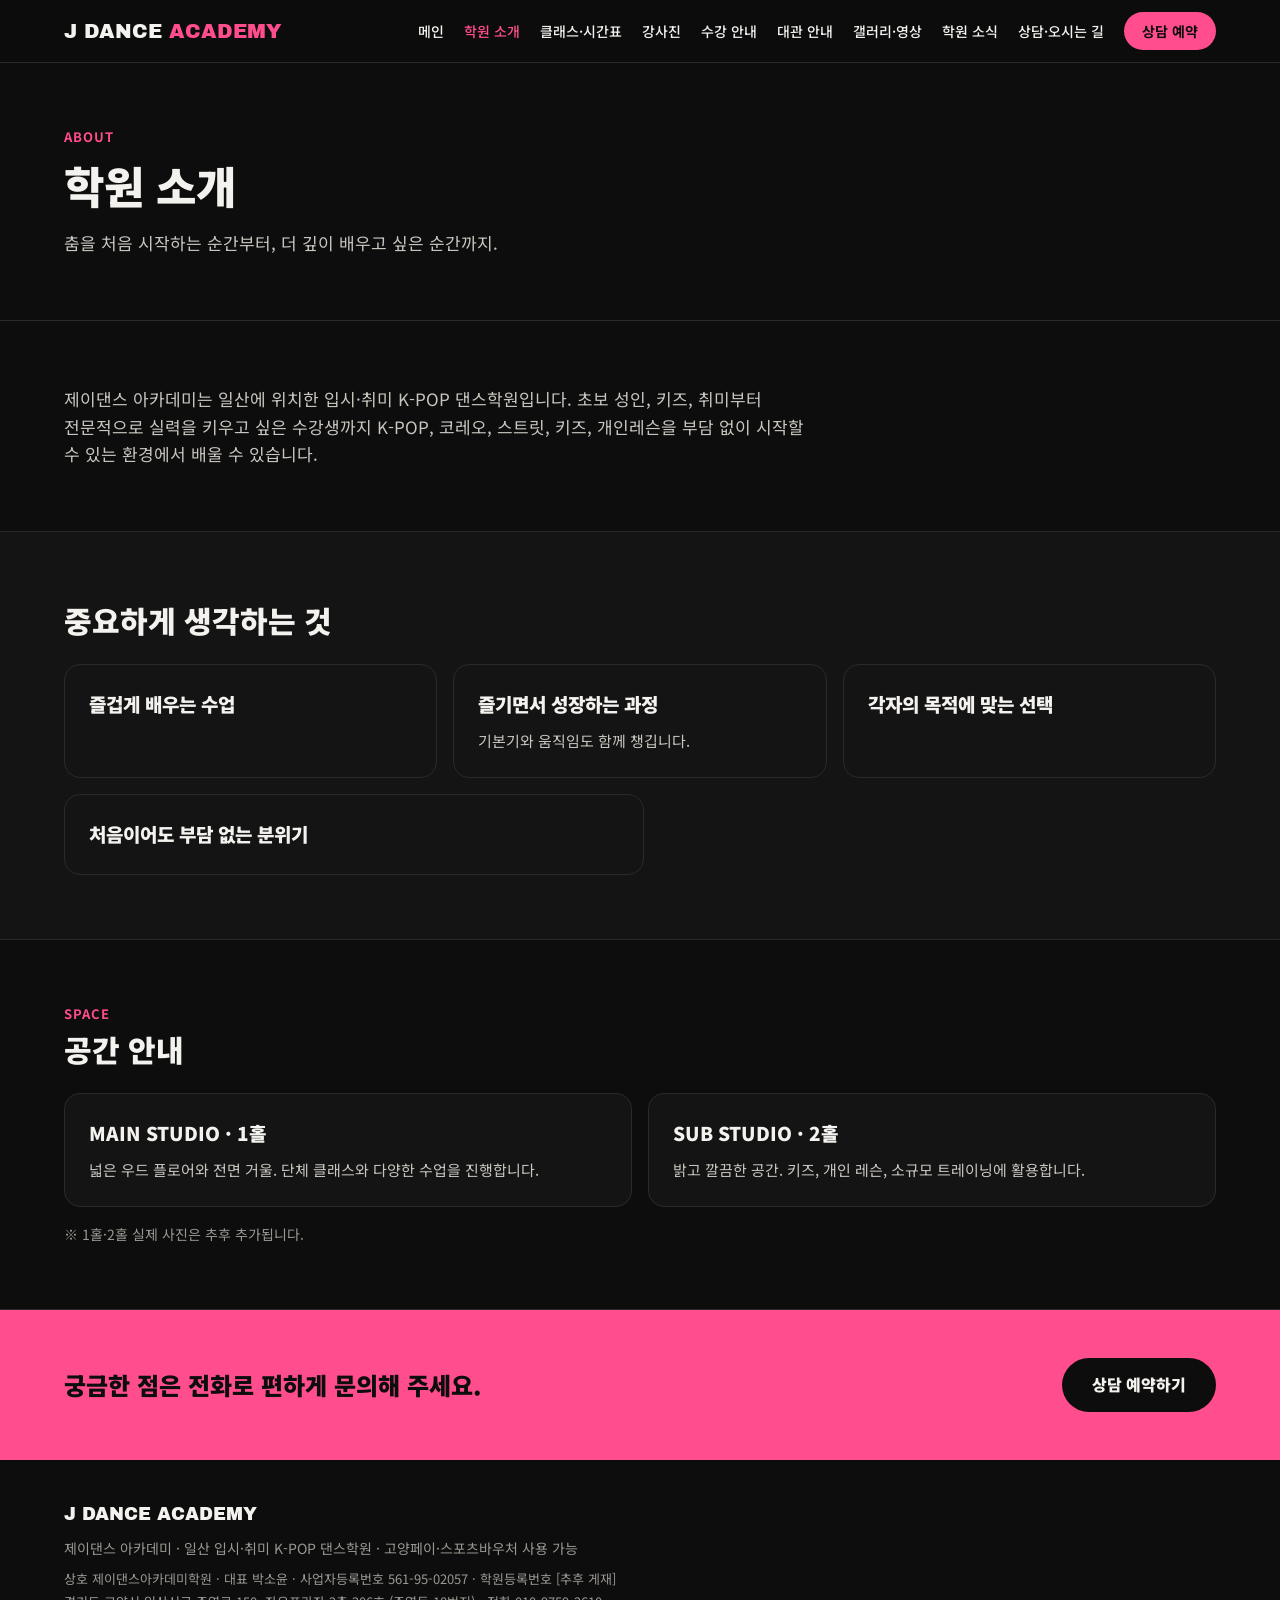
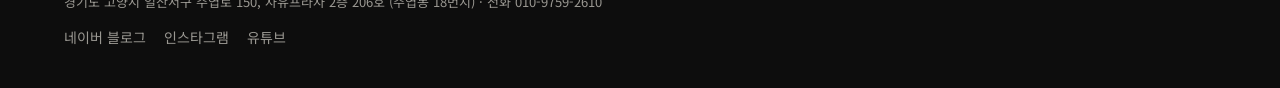
==== about.html @ a202eb2a "first commit" ====
<!doctype html>
<html lang="ko">
<head>
<meta charset="utf-8">
<meta name="viewport" content="width=device-width, initial-scale=1">
<title>학원 소개 | 제이댄스 아카데미 · 일산 입시·취미 K-POP 댄스학원</title>
<meta name="description" content="일산 입시·취미 K-POP 댄스학원 제이댄스 아카데미를 소개합니다. 부담 없이 시작할 수 있는 환경에서 즐겁게 배우고 성장합니다.">
<meta property="og:title" content="학원 소개 | 제이댄스 아카데미 · 일산 입시·취미 K-POP 댄스학원">
<meta property="og:description" content="일산 입시·취미 K-POP 댄스학원 제이댄스 아카데미를 소개합니다. 부담 없이 시작할 수 있는 환경에서 즐겁게 배우고 성장합니다.">
<meta property="og:type" content="website">
<link rel="preconnect" href="https://fonts.googleapis.com">
<link href="https://fonts.googleapis.com/css2?family=Archivo+Black&family=Noto+Sans+KR:wght@400;500;700;900&display=swap" rel="stylesheet">
<link rel="stylesheet" href="assets/css/style.css">
</head>
<body>
<div id="site-header"></div>
<main>
<section class="sec"><div class="wrap"><div class="eyebrow">ABOUT</div><h1>학원 소개</h1><p class="lead">춤을 처음 시작하는 순간부터, 더 깊이 배우고 싶은 순간까지.</p></div></section>
<section class="sec"><div class="wrap"><p class="lead">제이댄스 아카데미는 일산에 위치한 입시·취미 K-POP 댄스학원입니다. 초보 성인, 키즈, 취미부터 전문적으로 실력을 키우고 싶은 수강생까지 K-POP, 코레오, 스트릿, 키즈, 개인레슨을 부담 없이 시작할 수 있는 환경에서 배울 수 있습니다.</p></div></section>
<section class="sec alt"><div class="wrap"><h2>중요하게 생각하는 것</h2><div class="grid">
<div class="card"><h4>즐겁게 배우는 수업</h4></div><div class="card"><h4>즐기면서 성장하는 과정</h4><p>기본기와 움직임도 함께 챙깁니다.</p></div>
<div class="card"><h4>각자의 목적에 맞는 선택</h4></div><div class="card"><h4>처음이어도 부담 없는 분위기</h4></div></div></div></section>
<section class="sec"><div class="wrap"><div class="eyebrow">SPACE</div><h2>공간 안내</h2><div class="grid">
<div class="card"><h4>MAIN STUDIO · 1홀</h4><p>넓은 우드 플로어와 전면 거울. 단체 클래스와 다양한 수업을 진행합니다.</p></div>
<div class="card"><h4>SUB STUDIO · 2홀</h4><p>밝고 깔끔한 공간. 키즈, 개인 레슨, 소규모 트레이닝에 활용합니다.</p></div></div>
<p class="muted" style="margin-top:16px">※ 1홀·2홀 실제 사진은 추후 추가됩니다.</p></div></section>
<section class="cta-band"><div class="wrap"><strong>궁금한 점은 전화로 편하게 문의해 주세요.</strong><a class="btn" href="contact.html">상담 예약하기</a></div></section>
</main>
<div id="site-footer"></div>
<script src="data/site.js"></script>
<script src="data/timetable.js"></script>
<script src="data/classes.js"></script>
<script src="data/teachers.js"></script>
<script src="data/price.js"></script>
<script src="data/rental.js"></script>
<script src="data/news.js"></script>
<script src="data/gallery.js"></script>
<script src="assets/js/main.js"></script>
</body>
</html>
---- assets/css/style.css ----
/* J DANCE ACADEMY — 공통 스타일 */
:root {
  --bg: #0d0d0d; --bg2: #141414; --bg3: #1c1c1c;
  --text: #f4f2ee; --sub: #c9c6c0; --mute: #9a9892; --line: #2a2a2a;
  --accent: #ff4d8d; --max: 1200px;
  --c-basic: #e3f0d3; --c-kpop: #bde6fa; --c-kids: #fff1c2; --c-kp: #fbd0dc; --c-st: #ddbdeb;
}
*, *::before, *::after { box-sizing: border-box; margin: 0; padding: 0; }
html { scroll-behavior: smooth; }
body { background: var(--bg); color: var(--text); font-family: 'Noto Sans KR', 'Apple SD Gothic Neo', 'Malgun Gothic', system-ui, sans-serif; line-height: 1.6; word-break: keep-all; }
a { color: inherit; text-decoration: none; }
a:hover { color: var(--accent); }
img { max-width: 100%; display: block; }
.wrap { max-width: var(--max); margin: 0 auto; padding: 0 24px; }
.sec { padding: 64px 0; border-bottom: 1px solid var(--line); }
.sec.alt { background: var(--bg2); }
.eyebrow { font-size: 13px; font-weight: 700; letter-spacing: .08em; color: var(--accent); }
h1 { font-size: 44px; line-height: 1.25; font-weight: 900; margin: 10px 0 16px; }
h2 { font-size: 30px; font-weight: 900; margin-bottom: 20px; }
h3 { font-size: 22px; font-weight: 900; }
.lead { font-size: 17px; color: var(--sub); max-width: 760px; }
.muted { color: var(--mute); font-size: 14px; }

/* header */
.hd { position: sticky; top: 0; z-index: 50; background: rgba(13,13,13,.96); border-bottom: 1px solid var(--line); }
.hd .wrap { display: flex; align-items: center; justify-content: space-between; gap: 16px; padding-top: 12px; padding-bottom: 12px; }
.logo { display: flex; align-items: center; gap: 10px; font-family: 'Archivo Black', 'Noto Sans KR', sans-serif; font-size: 20px; }
.logo img { width: 36px; height: 36px; object-fit: contain; }
.logo em { font-style: normal; color: var(--accent); }
.nav { display: flex; align-items: center; flex-wrap: wrap; gap: 6px 20px; font-size: 14px; font-weight: 500; }
.nav a.on { color: var(--accent); }
.nav .cta { background: var(--accent); color: #0d0d0d; padding: 8px 18px; border-radius: 999px; font-weight: 700; }
.nav .cta:hover { color: #0d0d0d; opacity: .9; }
.burger { display: none; background: none; border: 1px solid var(--line); color: var(--text); border-radius: 8px; padding: 6px 12px; font-size: 14px; cursor: pointer; }

/* buttons */
.btn { display: inline-block; padding: 14px 30px; border-radius: 999px; font-weight: 900; background: var(--accent); color: #0d0d0d; }
.btn:hover { color: #0d0d0d; opacity: .9; }
.btn.ghost { background: transparent; color: var(--text); border: 1px solid var(--text); }
.btn.ghost:hover { color: var(--accent); border-color: var(--accent); }
.btn-row { display: flex; flex-wrap: wrap; gap: 12px; margin-top: 28px; }

/* hero */
.hero { padding: 96px 0 80px; border-bottom: 1px solid var(--line); background: radial-gradient(circle at 80% 0%, rgba(255,77,141,.18), transparent 50%); }
.hero h1 { font-size: 54px; }

/* grids & cards */
.grid { display: flex; flex-wrap: wrap; gap: 16px; }
.card { flex: 1 1 300px; max-width: 580px; background: var(--bg2); border: 1px solid var(--line); border-radius: 16px; padding: 24px; display: flex; flex-direction: column; gap: 10px; }
.card h4 { font-size: 19px; font-weight: 900; }
.card p { color: var(--sub); font-size: 15px; white-space: pre-line; }
.card .meta { color: var(--mute); font-size: 14px; white-space: pre-line; }
.card .lv { margin-top: auto; padding-top: 12px; border-top: 1px solid var(--line); font-size: 14px; color: var(--mute); }
.card .lv b { color: var(--accent); }
.tags { display: flex; flex-wrap: wrap; gap: 8px; margin-top: 16px; }
.tag { border: 1px solid var(--line); border-radius: 999px; padding: 4px 14px; font-size: 14px; color: var(--sub); }
.sub-head { display: flex; flex-wrap: wrap; align-items: baseline; gap: 4px 12px; margin: 40px 0 18px; }
.sub-head small { font-size: 13px; font-weight: 700; letter-spacing: .08em; color: var(--accent); }

/* timetable */
.legend { display: flex; flex-wrap: wrap; gap: 8px 18px; margin: 16px 0 10px; font-size: 14px; color: var(--sub); }
.legend i { display: inline-block; width: 14px; height: 14px; border-radius: 3px; margin-right: 7px; vertical-align: -2px; }
.tt-scroll { overflow-x: auto; border: 1px solid #6b6b6b; border-radius: 12px; background: var(--bg); }
.tt-grid { min-width: 880px; }
.tt-row { display: grid; grid-template-columns: 96px repeat(6, minmax(0, 1fr)); border-top: 1px solid #6b6b6b; }
.tt-row.head { border-top: 0; }
.tt-h { padding: 12px; background: var(--bg3); text-align: center; font-weight: 900; border-left: 1px solid #6b6b6b; }
.tt-h:first-child, .tt-tm { border-left: 0; }
.tt-tm { padding: 10px 6px; background: var(--bg2); color: var(--mute); font-size: 13px; font-weight: 700; display: flex; align-items: center; justify-content: center; text-align: center; }
.tt-c { min-height: 78px; padding: 10px 8px; color: #141414; text-align: center; display: flex; flex-direction: column; justify-content: center; gap: 2px; border-left: 1px solid #6b6b6b; line-height: 1.35; }
.tt-c.none { background: var(--bg3); }
.tt-c .t { font-size: 12px; }
.tt-c b { font-size: 15px; font-weight: 900; }
.tt-c .w { font-size: 13px; }
.tt-c .g { font-size: 11px; font-weight: 900; color: #a3124f; }
.cat-basic { background: var(--c-basic); } .cat-kpop { background: var(--c-kpop); } .cat-kids { background: var(--c-kids); }
.cat-kp { background: var(--c-kp); } .cat-st { background: var(--c-st); }

/* price */
.price-list { border-top: 1px solid var(--line); margin-bottom: 8px; }
.price-row { display: flex; justify-content: space-between; align-items: center; gap: 16px; padding: 14px 4px; border-bottom: 1px solid var(--line); }
.price-row .n { font-weight: 700; font-size: 16px; }
.price-row .nt { display: block; font-size: 13px; color: var(--mute); font-weight: 400; }
.price-row .p { font-size: 18px; font-weight: 900; color: var(--accent); white-space: nowrap; text-align: right; }

/* teachers */
.t-grid { display: flex; flex-wrap: wrap; gap: 16px; }
.t-card { flex: 0 1 calc((100% - 48px) / 4); min-width: 220px; background: var(--bg2); border: 1px solid var(--line); border-radius: 16px; overflow: hidden; display: flex; flex-direction: column; }
.t-photo { aspect-ratio: 4 / 5; background: var(--bg3); display: flex; align-items: center; justify-content: center; font-family: 'Archivo Black', sans-serif; font-size: 40px; color: #444; }
.t-photo img { width: 100%; height: 100%; object-fit: cover; }
.t-body { padding: 18px; display: flex; flex-direction: column; gap: 6px; flex: 1; }
.t-body .gn { font-size: 12px; font-weight: 700; letter-spacing: .06em; color: var(--accent); }
.t-body .cl { font-size: 13px; color: var(--mute); }
.t-body .in { font-size: 14px; color: var(--sub); }
.t-body .ig { margin-top: auto; padding-top: 10px; font-size: 14px; font-weight: 700; color: var(--accent); }

/* contact / footer */
.cta-band { background: var(--accent); color: #0d0d0d; }
.cta-band .wrap { display: flex; flex-wrap: wrap; gap: 24px; justify-content: space-between; align-items: center; padding-top: 48px; padding-bottom: 48px; }
.cta-band strong { font-size: 24px; font-weight: 900; }
.cta-band .btn { background: #0d0d0d; color: var(--text); }
.big-cta { display: block; text-align: center; background: var(--accent); color: #0d0d0d; font-size: 26px; font-weight: 900; padding: 28px 16px; border-radius: 20px; }
.big-cta:hover { color: #0d0d0d; opacity: .92; }
.ft { padding: 40px 0; font-size: 14px; color: var(--mute); }
.ft .brand { font-family: 'Archivo Black', sans-serif; font-size: 18px; color: var(--text); }
.ft p { margin-top: 8px; }
.ft .biz { font-size: 13px; line-height: 1.8; }
.ft .links { display: flex; flex-wrap: wrap; gap: 6px 18px; margin-top: 12px; }
.map-box { height: 320px; border: 1px dashed var(--line); border-radius: 16px; display: flex; align-items: center; justify-content: center; color: var(--mute); text-align: center; padding: 16px; }
.empty { padding: 40px; border: 1px dashed var(--line); border-radius: 16px; color: var(--mute); text-align: center; }
.post { display: flex; flex-direction: column; gap: 4px; padding: 18px 0; border-bottom: 1px solid var(--line); }
.post .d { font-size: 13px; color: var(--mute); }

@media (max-width: 900px) {
  .burger { display: block; }
  .nav { display: none; width: 100%; flex-direction: column; align-items: flex-start; padding: 8px 0 12px; }
  .nav.open { display: flex; }
  .hd .wrap { flex-wrap: wrap; }
}
@media (max-width: 768px) {
  .wrap { padding: 0 16px; }
  .sec { padding: 44px 0; }
  h1, .hero h1 { font-size: 32px; }
  h2 { font-size: 24px; }
  .hero { padding: 64px 0 52px; }
  .t-card { flex: 1 1 calc((100% - 16px) / 2); min-width: 0; }
  .card { flex-basis: 100%; max-width: none; }
  .big-cta { font-size: 20px; }
}
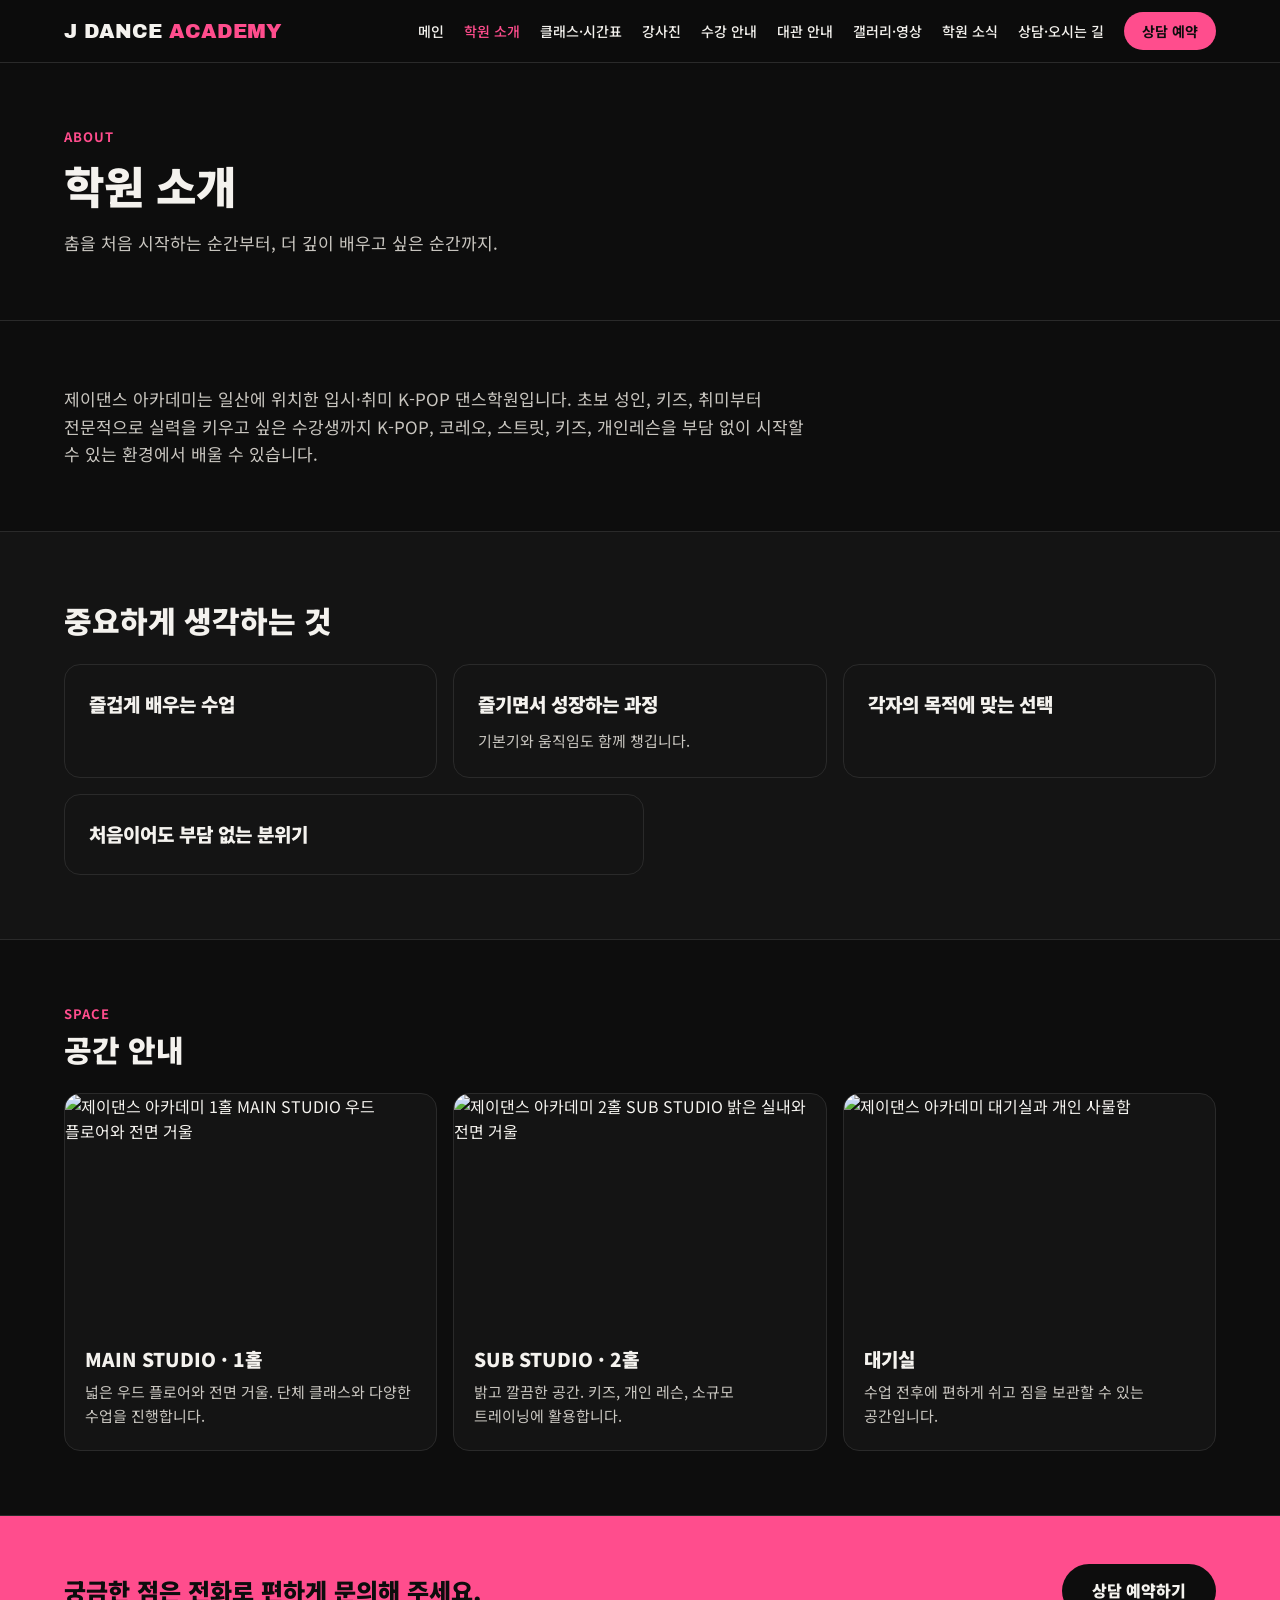
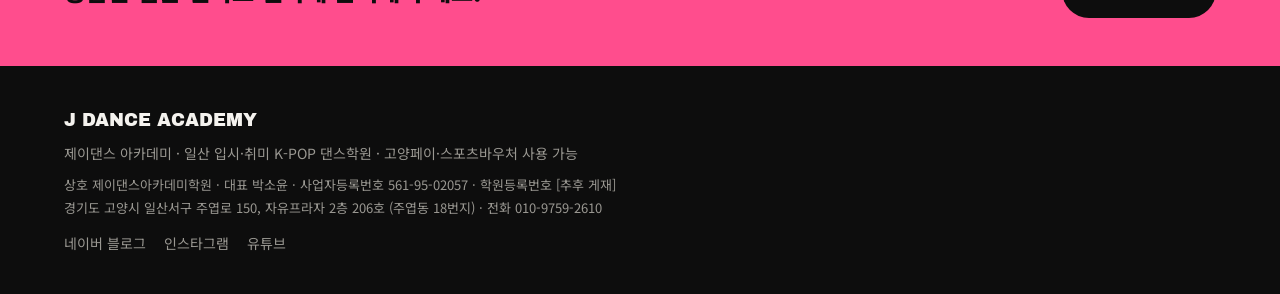
==== commit ccf697d5: "학원 소개 페이지에 공간 사진 3장 추가" ====
--- a/about.html
+++ b/about.html
@@ -20,10 +20,11 @@
 <section class="sec alt"><div class="wrap"><h2>중요하게 생각하는 것</h2><div class="grid">
 <div class="card"><h4>즐겁게 배우는 수업</h4></div><div class="card"><h4>즐기면서 성장하는 과정</h4><p>기본기와 움직임도 함께 챙깁니다.</p></div>
 <div class="card"><h4>각자의 목적에 맞는 선택</h4></div><div class="card"><h4>처음이어도 부담 없는 분위기</h4></div></div></div></section>
-<section class="sec"><div class="wrap"><div class="eyebrow">SPACE</div><h2>공간 안내</h2><div class="grid">
-<div class="card"><h4>MAIN STUDIO · 1홀</h4><p>넓은 우드 플로어와 전면 거울. 단체 클래스와 다양한 수업을 진행합니다.</p></div>
-<div class="card"><h4>SUB STUDIO · 2홀</h4><p>밝고 깔끔한 공간. 키즈, 개인 레슨, 소규모 트레이닝에 활용합니다.</p></div></div>
-<p class="muted" style="margin-top:16px">※ 1홀·2홀 실제 사진은 추후 추가됩니다.</p></div></section>
+<section class="sec"><div class="wrap"><div class="eyebrow">SPACE</div><h2>공간 안내</h2><div class="space">
+<figure class="sp"><img src="assets/img/space/studio1.jpg" alt="제이댄스 아카데미 1홀 MAIN STUDIO 우드 플로어와 전면 거울" loading="lazy"><figcaption><h4>MAIN STUDIO · 1홀</h4><p>넓은 우드 플로어와 전면 거울. 단체 클래스와 다양한 수업을 진행합니다.</p></figcaption></figure>
+<figure class="sp"><img src="assets/img/space/studio2.jpg" alt="제이댄스 아카데미 2홀 SUB STUDIO 밝은 실내와 전면 거울" loading="lazy"><figcaption><h4>SUB STUDIO · 2홀</h4><p>밝고 깔끔한 공간. 키즈, 개인 레슨, 소규모 트레이닝에 활용합니다.</p></figcaption></figure>
+<figure class="sp"><img src="assets/img/space/lounge.jpg" alt="제이댄스 아카데미 대기실과 개인 사물함" loading="lazy"><figcaption><h4>대기실</h4><p>수업 전후에 편하게 쉬고 짐을 보관할 수 있는 공간입니다.</p></figcaption></figure>
+</div></div></section>
 <section class="cta-band"><div class="wrap"><strong>궁금한 점은 전화로 편하게 문의해 주세요.</strong><a class="btn" href="contact.html">상담 예약하기</a></div></section>
 </main>
 <div id="site-footer"></div>
--- a/assets/css/style.css
+++ b/assets/css/style.css
@@ -127,3 +127,12 @@
   .card { flex-basis: 100%; max-width: none; }
   .big-cta { font-size: 20px; }
 }
+
+/* space photos */
+.space { display: flex; flex-wrap: wrap; gap: 16px; }
+.space .sp { flex: 1 1 340px; max-width: 580px; background: var(--bg2); border: 1px solid var(--line); border-radius: 16px; overflow: hidden; }
+.space .sp img { width: 100%; aspect-ratio: 16 / 10; object-fit: cover; }
+.space .sp figcaption { padding: 18px 20px 22px; display: flex; flex-direction: column; gap: 6px; }
+.space .sp h4 { font-size: 19px; font-weight: 900; }
+.space .sp p { color: var(--sub); font-size: 15px; }
+@media (max-width: 768px) { .space .sp { flex-basis: 100%; max-width: none; } }
